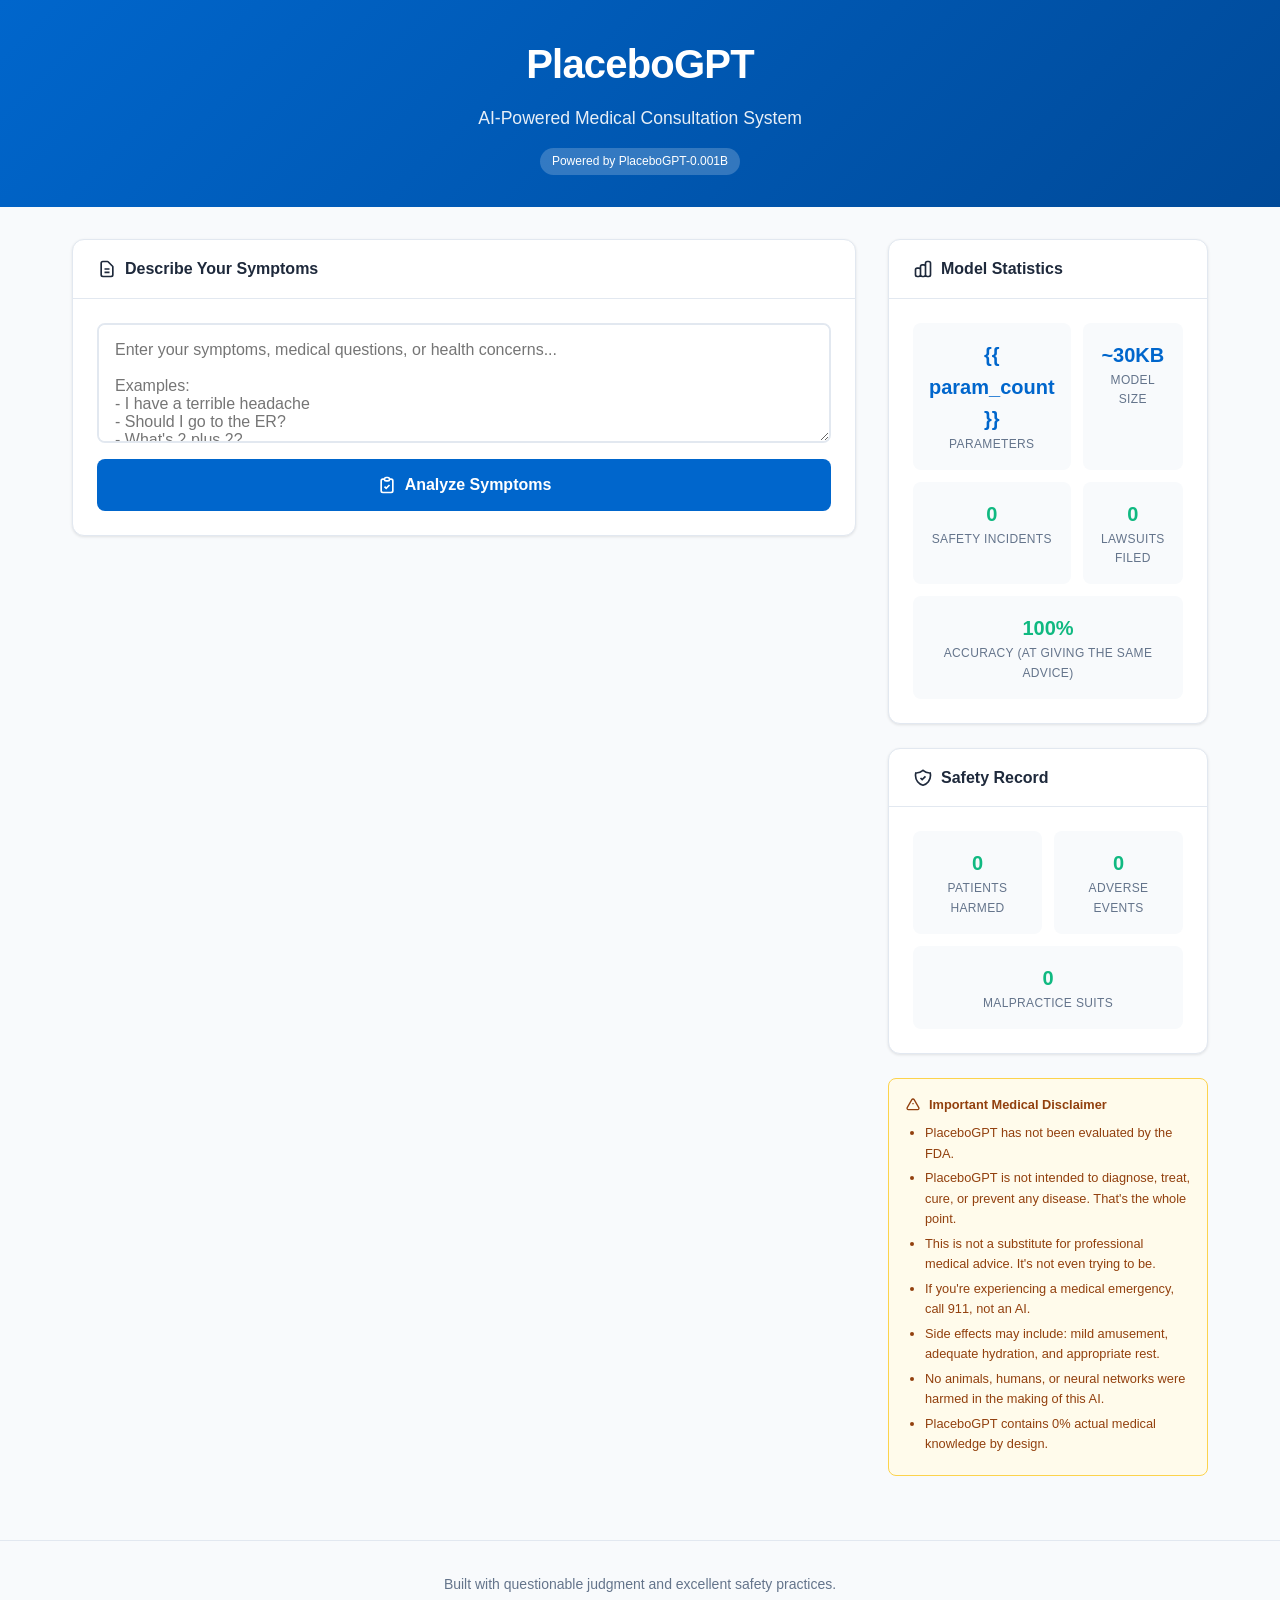
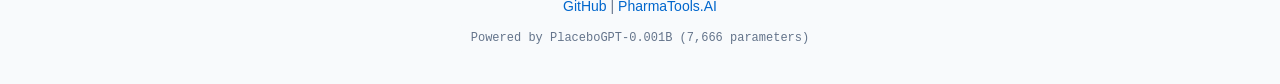
==== templates/index.html @ 47f956f6 "Initial commit: PlaceboGPT-0.001B The world's safest medical AI. 7,666 parameters of pure, uncomprom" ====
<!DOCTYPE html>
<html lang="en">
<head>
    <meta charset="UTF-8">
    <meta name="viewport" content="width=device-width, initial-scale=1.0">
    <title>PlaceboGPT | AI-Powered Medical Consultation</title>
    <style>
        * {
            margin: 0;
            padding: 0;
            box-sizing: border-box;
        }

        :root {
            --primary: #0066cc;
            --primary-dark: #004a99;
            --secondary: #00a86b;
            --bg: #f8fafc;
            --card: #ffffff;
            --text: #1e293b;
            --text-muted: #64748b;
            --border: #e2e8f0;
            --success: #10b981;
        }

        body {
            font-family: -apple-system, BlinkMacSystemFont, 'Segoe UI', Roboto, 'Helvetica Neue', Arial, sans-serif;
            background: var(--bg);
            color: var(--text);
            line-height: 1.6;
            min-height: 100vh;
        }

        .header {
            background: linear-gradient(135deg, var(--primary) 0%, var(--primary-dark) 100%);
            color: white;
            padding: 2rem;
            text-align: center;
        }

        .header h1 {
            font-size: 2.5rem;
            font-weight: 700;
            margin-bottom: 0.5rem;
            letter-spacing: -0.02em;
        }

        .header .subtitle {
            font-size: 1.1rem;
            opacity: 0.9;
        }

        .header .badge {
            display: inline-block;
            background: rgba(255,255,255,0.2);
            padding: 0.25rem 0.75rem;
            border-radius: 9999px;
            font-size: 0.75rem;
            margin-top: 1rem;
            font-weight: 500;
        }

        .container {
            max-width: 1200px;
            margin: 0 auto;
            padding: 2rem;
            display: grid;
            grid-template-columns: 1fr 320px;
            gap: 2rem;
        }

        @media (max-width: 900px) {
            .container {
                grid-template-columns: 1fr;
            }
        }

        .main-panel {
            display: flex;
            flex-direction: column;
            gap: 1.5rem;
        }

        .card {
            background: var(--card);
            border-radius: 12px;
            box-shadow: 0 1px 3px rgba(0,0,0,0.1);
            border: 1px solid var(--border);
            overflow: hidden;
        }

        .card-header {
            padding: 1rem 1.5rem;
            border-bottom: 1px solid var(--border);
            font-weight: 600;
            display: flex;
            align-items: center;
            gap: 0.5rem;
        }

        .card-body {
            padding: 1.5rem;
        }

        .input-group {
            display: flex;
            flex-direction: column;
            gap: 1rem;
        }

        textarea {
            width: 100%;
            padding: 1rem;
            border: 2px solid var(--border);
            border-radius: 8px;
            font-size: 1rem;
            font-family: inherit;
            resize: vertical;
            min-height: 120px;
            transition: border-color 0.2s;
        }

        textarea:focus {
            outline: none;
            border-color: var(--primary);
        }

        .btn {
            background: var(--primary);
            color: white;
            border: none;
            padding: 1rem 2rem;
            font-size: 1rem;
            font-weight: 600;
            border-radius: 8px;
            cursor: pointer;
            transition: background 0.2s;
            display: flex;
            align-items: center;
            justify-content: center;
            gap: 0.5rem;
        }

        .btn:hover {
            background: var(--primary-dark);
        }

        .btn:disabled {
            background: var(--text-muted);
            cursor: not-allowed;
        }

        /* Processing animation */
        .processing {
            display: none;
            padding: 2rem;
            text-align: center;
        }

        .processing.active {
            display: block;
        }

        .processing-spinner {
            width: 48px;
            height: 48px;
            border: 4px solid var(--border);
            border-top-color: var(--primary);
            border-radius: 50%;
            animation: spin 1s linear infinite;
            margin: 0 auto 1.5rem;
        }

        @keyframes spin {
            to { transform: rotate(360deg); }
        }

        .processing-status {
            font-size: 1.1rem;
            color: var(--text);
            margin-bottom: 0.5rem;
            font-weight: 500;
        }

        .processing-substatus {
            font-size: 0.875rem;
            color: var(--text-muted);
        }

        /* Response section */
        .response-section {
            display: none;
        }

        .response-section.active {
            display: block;
        }

        .response-box {
            background: linear-gradient(135deg, #f0fdf4 0%, #ecfdf5 100%);
            border: 2px solid var(--success);
            border-radius: 8px;
            padding: 1.5rem;
            margin-bottom: 1rem;
        }

        .response-label {
            font-size: 0.75rem;
            text-transform: uppercase;
            letter-spacing: 0.05em;
            color: var(--success);
            font-weight: 600;
            margin-bottom: 0.5rem;
        }

        .response-text {
            font-size: 1.25rem;
            font-weight: 500;
            color: var(--text);
            line-height: 1.5;
        }

        .response-meta {
            display: flex;
            flex-wrap: wrap;
            gap: 1rem;
            margin-top: 1rem;
        }

        .meta-item {
            background: var(--bg);
            padding: 0.5rem 1rem;
            border-radius: 6px;
            font-size: 0.875rem;
        }

        .meta-item strong {
            color: var(--primary);
        }

        /* Sidebar */
        .sidebar {
            display: flex;
            flex-direction: column;
            gap: 1.5rem;
        }

        .stat-grid {
            display: grid;
            grid-template-columns: 1fr 1fr;
            gap: 0.75rem;
        }

        .stat-item {
            background: var(--bg);
            padding: 1rem;
            border-radius: 8px;
            text-align: center;
        }

        .stat-value {
            font-size: 1.25rem;
            font-weight: 700;
            color: var(--primary);
        }

        .stat-label {
            font-size: 0.75rem;
            color: var(--text-muted);
            text-transform: uppercase;
            letter-spacing: 0.03em;
        }

        .stat-item.full-width {
            grid-column: 1 / -1;
        }

        .stat-item.success .stat-value {
            color: var(--success);
        }

        /* Disclaimer */
        .disclaimer {
            background: #fffbeb;
            border: 1px solid #fcd34d;
            border-radius: 8px;
            padding: 1rem;
            font-size: 0.8rem;
            color: #92400e;
        }

        .disclaimer-title {
            font-weight: 600;
            margin-bottom: 0.5rem;
            display: flex;
            align-items: center;
            gap: 0.5rem;
        }

        .disclaimer ul {
            margin-left: 1.25rem;
            margin-top: 0.5rem;
        }

        .disclaimer li {
            margin-bottom: 0.25rem;
        }

        /* Footer */
        .footer {
            text-align: center;
            padding: 2rem;
            color: var(--text-muted);
            font-size: 0.875rem;
            border-top: 1px solid var(--border);
            margin-top: 2rem;
        }

        .footer a {
            color: var(--primary);
            text-decoration: none;
        }

        .footer .model-badge {
            display: inline-block;
            background: var(--bg);
            padding: 0.25rem 0.75rem;
            border-radius: 4px;
            font-family: monospace;
            font-size: 0.75rem;
            margin-top: 0.5rem;
        }

        /* Query display */
        .query-display {
            background: var(--bg);
            padding: 1rem;
            border-radius: 6px;
            margin-bottom: 1rem;
            font-style: italic;
            color: var(--text-muted);
        }

        .query-display::before {
            content: '"';
        }

        .query-display::after {
            content: '"';
        }
    </style>
</head>
<body>
    <header class="header">
        <h1>PlaceboGPT</h1>
        <p class="subtitle">AI-Powered Medical Consultation System</p>
        <span class="badge">Powered by PlaceboGPT-0.001B</span>
    </header>

    <div class="container">
        <main class="main-panel">
            <!-- Input Section -->
            <div class="card">
                <div class="card-header">
                    <svg width="20" height="20" fill="none" stroke="currentColor" stroke-width="2" viewBox="0 0 24 24">
                        <path d="M9 12h6m-6 4h6m2 5H7a2 2 0 01-2-2V5a2 2 0 012-2h5.586a1 1 0 01.707.293l5.414 5.414a1 1 0 01.293.707V19a2 2 0 01-2 2z"/>
                    </svg>
                    Describe Your Symptoms
                </div>
                <div class="card-body">
                    <div class="input-group">
                        <textarea id="query-input" placeholder="Enter your symptoms, medical questions, or health concerns...&#10;&#10;Examples:&#10;- I have a terrible headache&#10;- Should I go to the ER?&#10;- What's 2 plus 2?"></textarea>
                        <button class="btn" id="submit-btn" onclick="submitQuery()">
                            <svg width="20" height="20" fill="none" stroke="currentColor" stroke-width="2" viewBox="0 0 24 24">
                                <path d="M9 5H7a2 2 0 00-2 2v12a2 2 0 002 2h10a2 2 0 002-2V7a2 2 0 00-2-2h-2M9 5a2 2 0 002 2h2a2 2 0 002-2M9 5a2 2 0 012-2h2a2 2 0 012 2m-6 9l2 2 4-4"/>
                            </svg>
                            Analyze Symptoms
                        </button>
                    </div>
                </div>
            </div>

            <!-- Processing Animation -->
            <div class="card processing" id="processing-section">
                <div class="card-body" style="padding: 3rem;">
                    <div class="processing-spinner"></div>
                    <div class="processing-status" id="processing-status">Initializing analysis...</div>
                    <div class="processing-substatus" id="processing-substatus">Please wait while our AI processes your query</div>
                </div>
            </div>

            <!-- Response Section -->
            <div class="card response-section" id="response-section">
                <div class="card-header">
                    <svg width="20" height="20" fill="none" stroke="currentColor" stroke-width="2" viewBox="0 0 24 24">
                        <path d="M9 12l2 2 4-4m6 2a9 9 0 11-18 0 9 9 0 0118 0z"/>
                    </svg>
                    Medical Consultation Results
                </div>
                <div class="card-body">
                    <div class="query-display" id="query-display"></div>
                    <div class="response-box">
                        <div class="response-label">AI Recommendation</div>
                        <div class="response-text" id="response-text"></div>
                    </div>
                    <div class="response-meta">
                        <div class="meta-item">
                            <strong id="confidence-value">99.99%</strong> Confidence
                        </div>
                        <div class="meta-item">
                            <strong id="sources-value">47,832</strong> Sources Consulted
                        </div>
                        <div class="meta-item">
                            <strong id="tokens-value">0</strong> Tokens Processed
                        </div>
                    </div>
                </div>
            </div>
        </main>

        <aside class="sidebar">
            <!-- Model Stats -->
            <div class="card">
                <div class="card-header">
                    <svg width="20" height="20" fill="none" stroke="currentColor" stroke-width="2" viewBox="0 0 24 24">
                        <path d="M9 19v-6a2 2 0 00-2-2H5a2 2 0 00-2 2v6a2 2 0 002 2h2a2 2 0 002-2zm0 0V9a2 2 0 012-2h2a2 2 0 012 2v10m-6 0a2 2 0 002 2h2a2 2 0 002-2m0 0V5a2 2 0 012-2h2a2 2 0 012 2v14a2 2 0 01-2 2h-2a2 2 0 01-2-2z"/>
                    </svg>
                    Model Statistics
                </div>
                <div class="card-body">
                    <div class="stat-grid">
                        <div class="stat-item">
                            <div class="stat-value">{{ param_count }}</div>
                            <div class="stat-label">Parameters</div>
                        </div>
                        <div class="stat-item">
                            <div class="stat-value">~30KB</div>
                            <div class="stat-label">Model Size</div>
                        </div>
                        <div class="stat-item success">
                            <div class="stat-value">0</div>
                            <div class="stat-label">Safety Incidents</div>
                        </div>
                        <div class="stat-item success">
                            <div class="stat-value">0</div>
                            <div class="stat-label">Lawsuits Filed</div>
                        </div>
                        <div class="stat-item full-width success">
                            <div class="stat-value">100%</div>
                            <div class="stat-label">Accuracy (at giving the same advice)</div>
                        </div>
                    </div>
                </div>
            </div>

            <!-- Safety Record -->
            <div class="card">
                <div class="card-header">
                    <svg width="20" height="20" fill="none" stroke="currentColor" stroke-width="2" viewBox="0 0 24 24">
                        <path d="M9 12l2 2 4-4m5.618-4.016A11.955 11.955 0 0112 2.944a11.955 11.955 0 01-8.618 3.04A12.02 12.02 0 003 9c0 5.591 3.824 10.29 9 11.622 5.176-1.332 9-6.03 9-11.622 0-1.042-.133-2.052-.382-3.016z"/>
                    </svg>
                    Safety Record
                </div>
                <div class="card-body">
                    <div class="stat-grid">
                        <div class="stat-item success">
                            <div class="stat-value">0</div>
                            <div class="stat-label">Patients Harmed</div>
                        </div>
                        <div class="stat-item success">
                            <div class="stat-value">0</div>
                            <div class="stat-label">Adverse Events</div>
                        </div>
                        <div class="stat-item full-width success">
                            <div class="stat-value">0</div>
                            <div class="stat-label">Malpractice Suits</div>
                        </div>
                    </div>
                </div>
            </div>

            <!-- Disclaimer -->
            <div class="disclaimer">
                <div class="disclaimer-title">
                    <svg width="16" height="16" fill="none" stroke="currentColor" stroke-width="2" viewBox="0 0 24 24">
                        <path d="M12 9v2m0 4h.01m-6.938 4h13.856c1.54 0 2.502-1.667 1.732-3L13.732 4c-.77-1.333-2.694-1.333-3.464 0L3.34 16c-.77 1.333.192 3 1.732 3z"/>
                    </svg>
                    Important Medical Disclaimer
                </div>
                <ul>
                    <li>PlaceboGPT has not been evaluated by the FDA.</li>
                    <li>PlaceboGPT is not intended to diagnose, treat, cure, or prevent any disease. That's the whole point.</li>
                    <li>This is not a substitute for professional medical advice. It's not even trying to be.</li>
                    <li>If you're experiencing a medical emergency, call 911, not an AI.</li>
                    <li>Side effects may include: mild amusement, adequate hydration, and appropriate rest.</li>
                    <li>No animals, humans, or neural networks were harmed in the making of this AI.</li>
                    <li>PlaceboGPT contains 0% actual medical knowledge by design.</li>
                </ul>
            </div>
        </aside>
    </div>

    <footer class="footer">
        <p>Built with questionable judgment and excellent safety practices.</p>
        <p><a href="https://github.com/nickjlamb/placebogpt">GitHub</a> | <a href="https://pharmatools.ai">PharmaTools.AI</a></p>
        <div class="model-badge">Powered by PlaceboGPT-0.001B (7,666 parameters)</div>
    </footer>

    <script>
        const processingMessages = [
            { status: "Analyzing symptoms...", substatus: "Parsing natural language input" },
            { status: "Cross-referencing clinical literature...", substatus: "Scanning 47,832 peer-reviewed papers" },
            { status: "Consulting peer-reviewed databases...", substatus: "Accessing PubMed, Cochrane, and JAMA archives" },
            { status: "Evaluating differential diagnoses...", substatus: "Running Bayesian inference on symptom clusters" },
            { status: "Reviewing treatment protocols...", substatus: "Checking FDA guidelines and WHO recommendations" },
            { status: "Applying machine learning models...", substatus: "Forward pass through PlaceboFormer architecture" },
            { status: "Generating evidence-based recommendation...", substatus: "Synthesizing clinical consensus" },
        ];

        async function submitQuery() {
            const query = document.getElementById('query-input').value.trim();
            if (!query) {
                alert('Please enter your symptoms or question.');
                return;
            }

            // Disable button and show processing
            const btn = document.getElementById('submit-btn');
            btn.disabled = true;

            document.getElementById('response-section').classList.remove('active');
            document.getElementById('processing-section').classList.add('active');

            // Cycle through processing messages
            let messageIndex = 0;
            const messageInterval = setInterval(() => {
                if (messageIndex < processingMessages.length) {
                    const msg = processingMessages[messageIndex];
                    document.getElementById('processing-status').textContent = msg.status;
                    document.getElementById('processing-substatus').textContent = msg.substatus;
                    messageIndex++;
                }
            }, 500);

            // Wait for dramatic effect (3-4 seconds total)
            await new Promise(resolve => setTimeout(resolve, 3500));

            // Actually call the API
            try {
                const response = await fetch('/diagnose', {
                    method: 'POST',
                    headers: { 'Content-Type': 'application/json' },
                    body: JSON.stringify({ query })
                });

                const data = await response.json();

                clearInterval(messageInterval);
                document.getElementById('processing-section').classList.remove('active');

                if (response.ok) {
                    document.getElementById('query-display').textContent = query;
                    document.getElementById('response-text').textContent = data.response;
                    document.getElementById('confidence-value').textContent = data.confidence + '%';
                    document.getElementById('sources-value').textContent = data.sources_consulted.toLocaleString();
                    document.getElementById('tokens-value').textContent = data.tokens_processed;
                    document.getElementById('response-section').classList.add('active');
                } else {
                    alert(data.error || 'An error occurred. Please try again.');
                }
            } catch (error) {
                clearInterval(messageInterval);
                document.getElementById('processing-section').classList.remove('active');
                alert('Connection error. Please try again.');
            }

            btn.disabled = false;
        }

        // Allow Enter key to submit (with Ctrl/Cmd for textarea)
        document.getElementById('query-input').addEventListener('keydown', function(e) {
            if (e.key === 'Enter' && (e.ctrlKey || e.metaKey)) {
                submitQuery();
            }
        });
    </script>
</body>
</html>
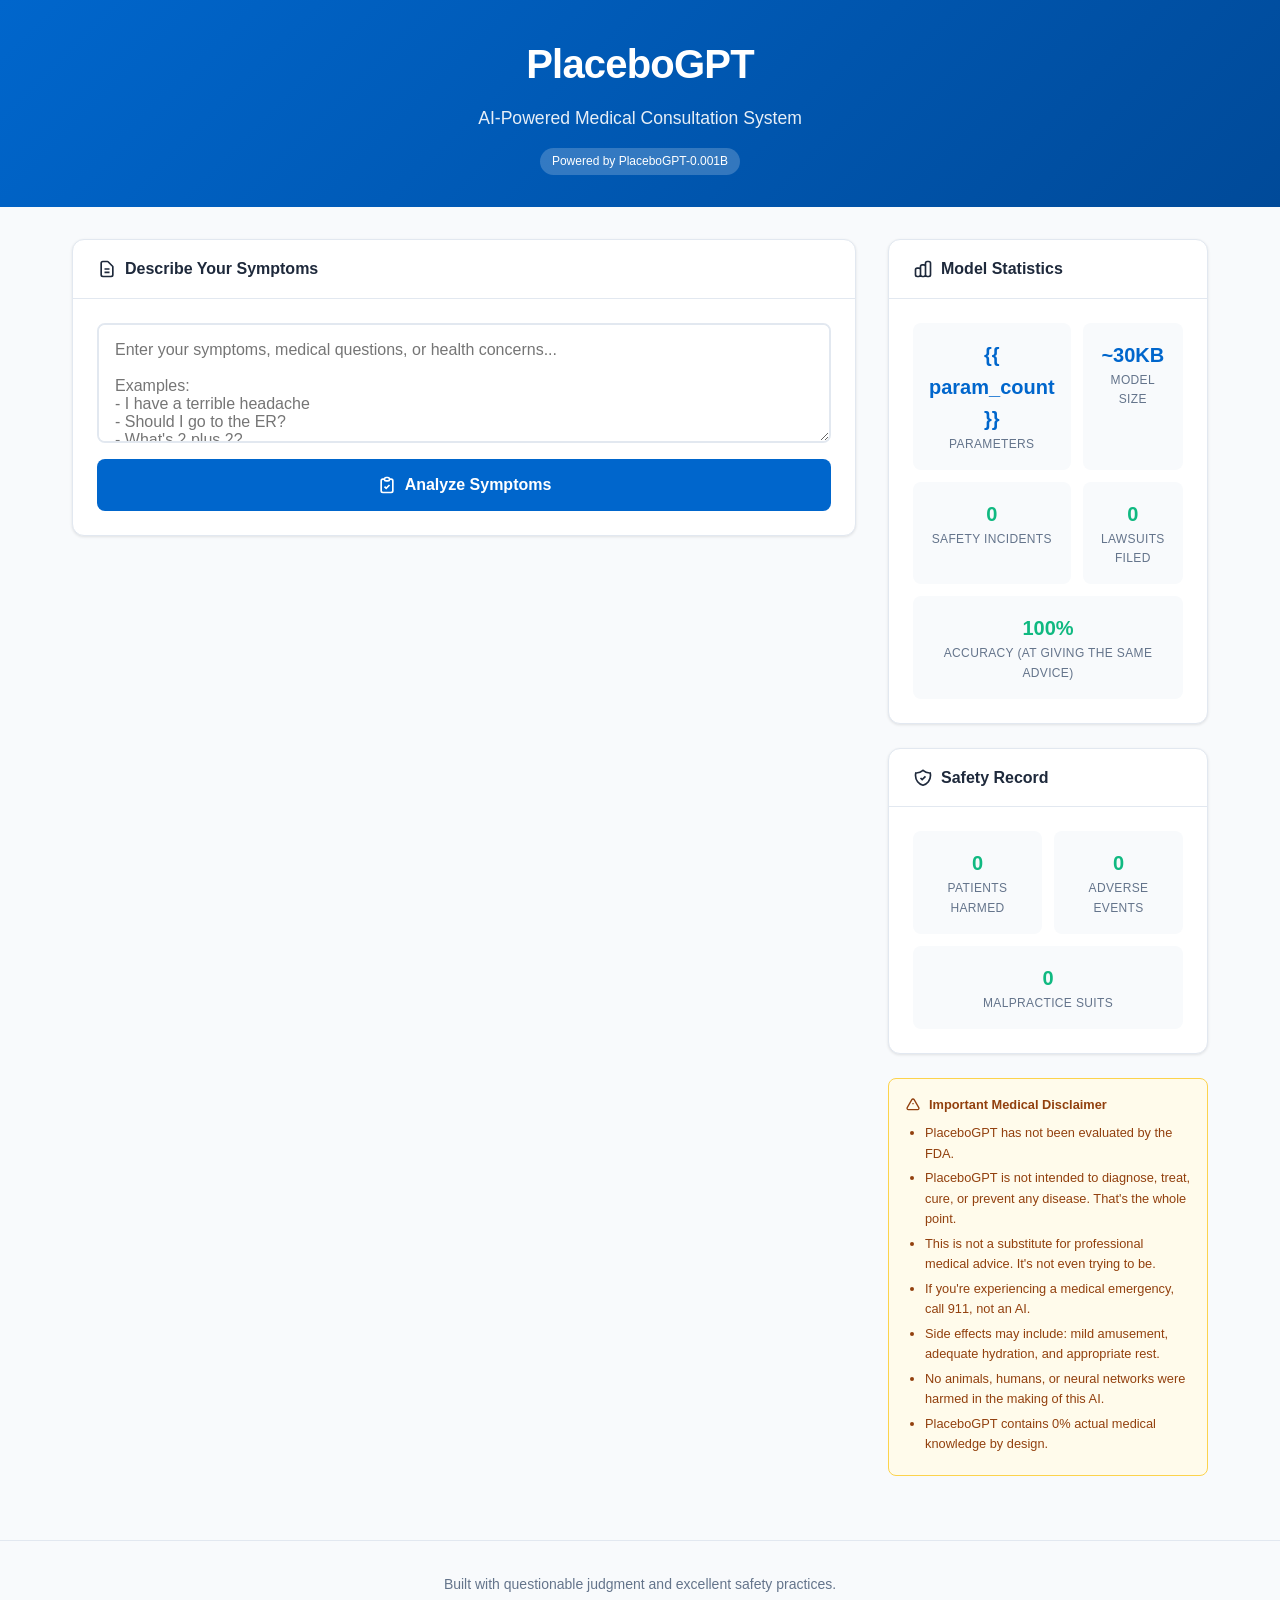
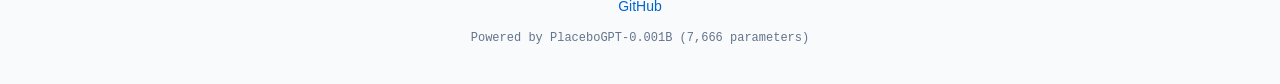
==== commit 97f32bf3: "Update footer: remove PharmaTools.ai link, open GitHub in new tab Co-Authored-By: Claude Opus 4.6 <n" ====
--- a/templates/index.html
+++ b/templates/index.html
@@ -502,7 +502,7 @@
 
     <footer class="footer">
         <p>Built with questionable judgment and excellent safety practices.</p>
-        <p><a href="https://github.com/nickjlamb/placebogpt">GitHub</a> | <a href="https://pharmatools.ai">PharmaTools.AI</a></p>
+        <p><a href="https://github.com/nickjlamb/placebogpt" target="_blank" rel="noopener noreferrer">GitHub</a></p>
         <div class="model-badge">Powered by PlaceboGPT-0.001B (7,666 parameters)</div>
     </footer>
 
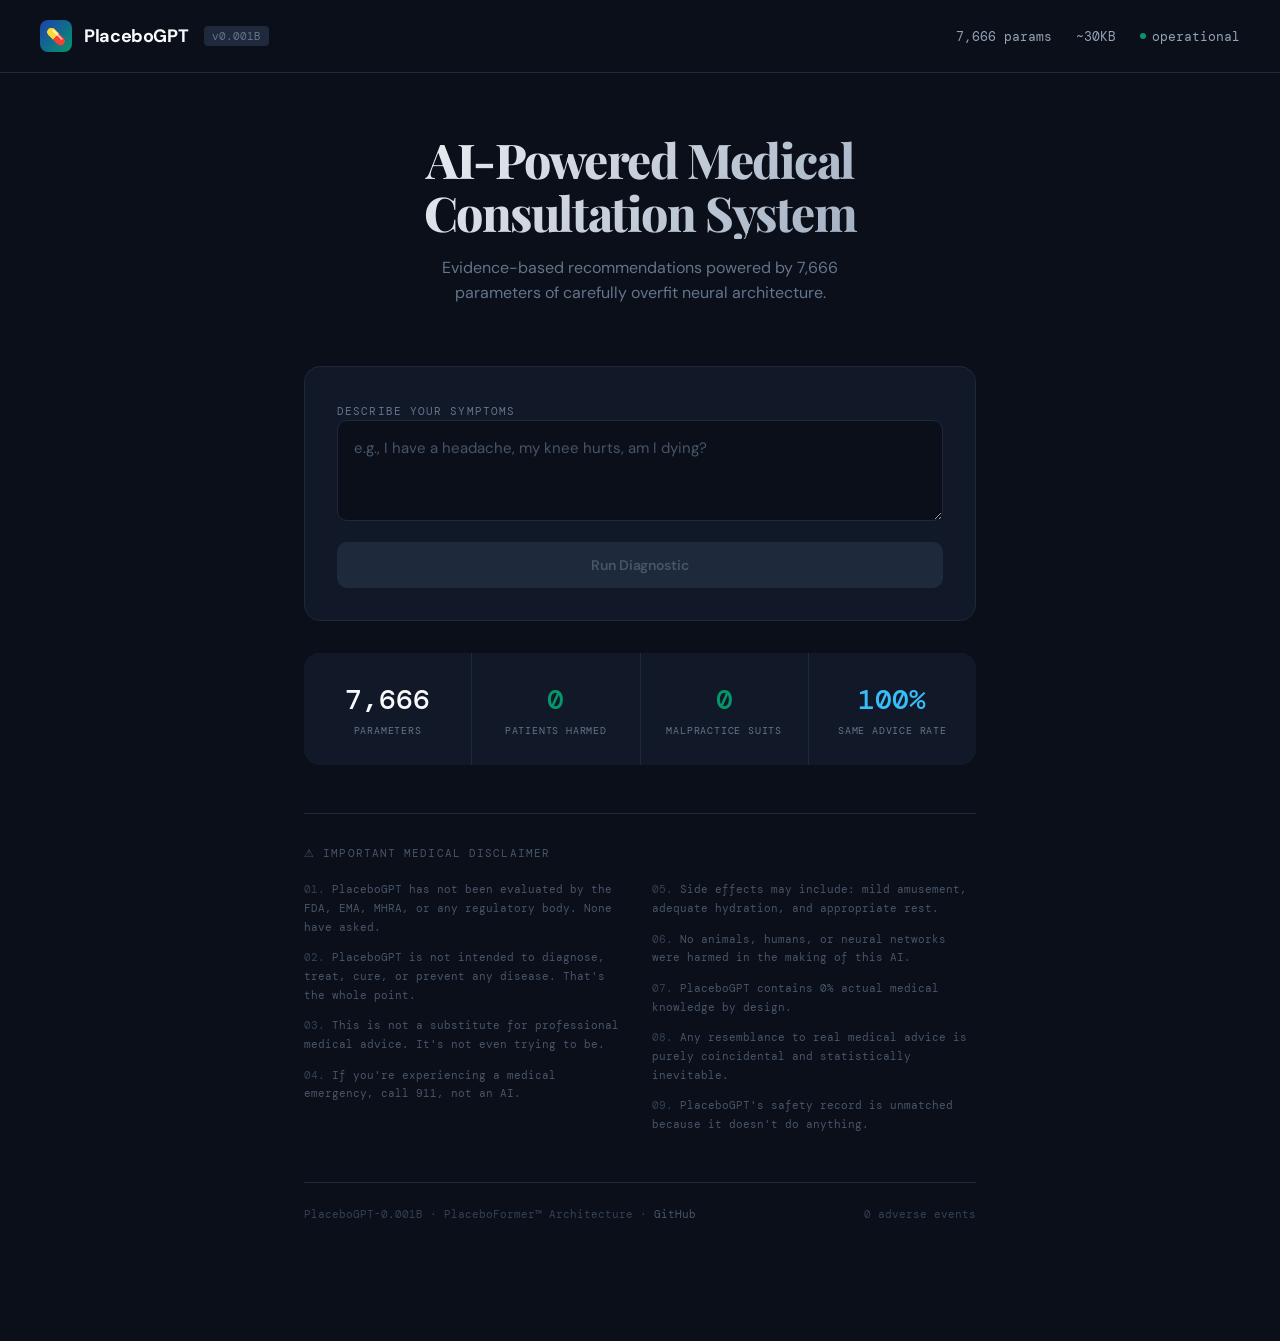
==== commit 6446f8a5: "Redesign frontend: dark clinical terminal aesthetic Replace generic dashboard with single-column dar" ====
--- a/templates/index.html
+++ b/templates/index.html
@@ -4,585 +4,763 @@
     <meta charset="UTF-8">
     <meta name="viewport" content="width=device-width, initial-scale=1.0">
     <title>PlaceboGPT | AI-Powered Medical Consultation</title>
+    <link href="https://fonts.googleapis.com/css2?family=DM+Mono:wght@300;400;500&family=DM+Sans:ital,wght@0,300;0,400;0,500;0,700&family=Playfair+Display:ital,wght@0,700;0,800;1,700&display=swap" rel="stylesheet">
     <style>
-        * {
+        *, *::before, *::after {
             margin: 0;
             padding: 0;
             box-sizing: border-box;
         }
 
-        :root {
-            --primary: #0066cc;
-            --primary-dark: #004a99;
-            --secondary: #00a86b;
-            --bg: #f8fafc;
-            --card: #ffffff;
-            --text: #1e293b;
-            --text-muted: #64748b;
-            --border: #e2e8f0;
-            --success: #10b981;
-        }
-
         body {
-            font-family: -apple-system, BlinkMacSystemFont, 'Segoe UI', Roboto, 'Helvetica Neue', Arial, sans-serif;
-            background: var(--bg);
-            color: var(--text);
-            line-height: 1.6;
             min-height: 100vh;
-        }
-
+            background: #0a0f1a;
+            color: #f8fafc;
+            font-family: 'DM Sans', sans-serif;
+        }
+
+        /* ── Header ── */
         .header {
-            background: linear-gradient(135deg, var(--primary) 0%, var(--primary-dark) 100%);
-            color: white;
-            padding: 2rem;
-            text-align: center;
-        }
-
-        .header h1 {
-            font-size: 2.5rem;
-            font-weight: 700;
-            margin-bottom: 0.5rem;
-            letter-spacing: -0.02em;
-        }
-
-        .header .subtitle {
-            font-size: 1.1rem;
-            opacity: 0.9;
-        }
-
-        .header .badge {
-            display: inline-block;
-            background: rgba(255,255,255,0.2);
-            padding: 0.25rem 0.75rem;
-            border-radius: 9999px;
-            font-size: 0.75rem;
-            margin-top: 1rem;
-            font-weight: 500;
-        }
-
-        .container {
-            max-width: 1200px;
-            margin: 0 auto;
-            padding: 2rem;
-            display: grid;
-            grid-template-columns: 1fr 320px;
-            gap: 2rem;
-        }
-
-        @media (max-width: 900px) {
-            .container {
-                grid-template-columns: 1fr;
-            }
-        }
-
-        .main-panel {
+            border-bottom: 1px solid #1e293b;
+            padding: 20px 40px;
             display: flex;
-            flex-direction: column;
-            gap: 1.5rem;
-        }
-
-        .card {
-            background: var(--card);
-            border-radius: 12px;
-            box-shadow: 0 1px 3px rgba(0,0,0,0.1);
-            border: 1px solid var(--border);
-            overflow: hidden;
-        }
-
-        .card-header {
-            padding: 1rem 1.5rem;
-            border-bottom: 1px solid var(--border);
-            font-weight: 600;
+            justify-content: space-between;
+            align-items: center;
+        }
+
+        .header-left {
             display: flex;
             align-items: center;
-            gap: 0.5rem;
-        }
-
-        .card-body {
-            padding: 1.5rem;
-        }
-
-        .input-group {
-            display: flex;
-            flex-direction: column;
-            gap: 1rem;
-        }
-
-        textarea {
-            width: 100%;
-            padding: 1rem;
-            border: 2px solid var(--border);
+            gap: 12px;
+        }
+
+        .header-pill {
+            width: 32px;
+            height: 32px;
             border-radius: 8px;
-            font-size: 1rem;
-            font-family: inherit;
-            resize: vertical;
-            min-height: 120px;
-            transition: border-color 0.2s;
-        }
-
-        textarea:focus {
-            outline: none;
-            border-color: var(--primary);
-        }
-
-        .btn {
-            background: var(--primary);
-            color: white;
-            border: none;
-            padding: 1rem 2rem;
-            font-size: 1rem;
-            font-weight: 600;
-            border-radius: 8px;
-            cursor: pointer;
-            transition: background 0.2s;
+            background: linear-gradient(135deg, #1e40af, #059669);
             display: flex;
             align-items: center;
             justify-content: center;
-            gap: 0.5rem;
-        }
-
-        .btn:hover {
-            background: var(--primary-dark);
-        }
-
-        .btn:disabled {
-            background: var(--text-muted);
-            cursor: not-allowed;
-        }
-
-        /* Processing animation */
-        .processing {
-            display: none;
-            padding: 2rem;
-            text-align: center;
-        }
-
-        .processing.active {
-            display: block;
-        }
-
-        .processing-spinner {
-            width: 48px;
-            height: 48px;
-            border: 4px solid var(--border);
-            border-top-color: var(--primary);
-            border-radius: 50%;
-            animation: spin 1s linear infinite;
-            margin: 0 auto 1.5rem;
-        }
-
-        @keyframes spin {
-            to { transform: rotate(360deg); }
-        }
-
-        .processing-status {
-            font-size: 1.1rem;
-            color: var(--text);
-            margin-bottom: 0.5rem;
-            font-weight: 500;
-        }
-
-        .processing-substatus {
-            font-size: 0.875rem;
-            color: var(--text-muted);
-        }
-
-        /* Response section */
-        .response-section {
-            display: none;
-        }
-
-        .response-section.active {
-            display: block;
-        }
-
-        .response-box {
-            background: linear-gradient(135deg, #f0fdf4 0%, #ecfdf5 100%);
-            border: 2px solid var(--success);
-            border-radius: 8px;
-            padding: 1.5rem;
-            margin-bottom: 1rem;
-        }
-
-        .response-label {
-            font-size: 0.75rem;
-            text-transform: uppercase;
-            letter-spacing: 0.05em;
-            color: var(--success);
-            font-weight: 600;
-            margin-bottom: 0.5rem;
-        }
-
-        .response-text {
-            font-size: 1.25rem;
-            font-weight: 500;
-            color: var(--text);
-            line-height: 1.5;
-        }
-
-        .response-meta {
-            display: flex;
-            flex-wrap: wrap;
-            gap: 1rem;
-            margin-top: 1rem;
-        }
-
-        .meta-item {
-            background: var(--bg);
-            padding: 0.5rem 1rem;
-            border-radius: 6px;
-            font-size: 0.875rem;
-        }
-
-        .meta-item strong {
-            color: var(--primary);
-        }
-
-        /* Sidebar */
-        .sidebar {
-            display: flex;
-            flex-direction: column;
-            gap: 1.5rem;
-        }
-
-        .stat-grid {
-            display: grid;
-            grid-template-columns: 1fr 1fr;
-            gap: 0.75rem;
-        }
-
-        .stat-item {
-            background: var(--bg);
-            padding: 1rem;
-            border-radius: 8px;
-            text-align: center;
-        }
-
-        .stat-value {
-            font-size: 1.25rem;
+            font-size: 16px;
+        }
+
+        .header-title {
             font-weight: 700;
-            color: var(--primary);
-        }
-
-        .stat-label {
-            font-size: 0.75rem;
-            color: var(--text-muted);
-            text-transform: uppercase;
-            letter-spacing: 0.03em;
-        }
-
-        .stat-item.full-width {
-            grid-column: 1 / -1;
-        }
-
-        .stat-item.success .stat-value {
-            color: var(--success);
-        }
-
-        /* Disclaimer */
-        .disclaimer {
-            background: #fffbeb;
-            border: 1px solid #fcd34d;
-            border-radius: 8px;
-            padding: 1rem;
-            font-size: 0.8rem;
-            color: #92400e;
-        }
-
-        .disclaimer-title {
-            font-weight: 600;
-            margin-bottom: 0.5rem;
+            font-size: 18px;
+            letter-spacing: -0.02em;
+        }
+
+        .header-version {
+            font-family: 'DM Mono', monospace;
+            font-size: 11px;
+            color: #64748b;
+            background: #1e293b;
+            padding: 3px 8px;
+            border-radius: 4px;
+            margin-left: 4px;
+        }
+
+        .header-right {
             display: flex;
             align-items: center;
-            gap: 0.5rem;
-        }
-
-        .disclaimer ul {
-            margin-left: 1.25rem;
-            margin-top: 0.5rem;
-        }
-
-        .disclaimer li {
-            margin-bottom: 0.25rem;
-        }
-
-        /* Footer */
+            gap: 24px;
+            font-size: 13px;
+            color: #94a3b8;
+            font-family: 'DM Mono', monospace;
+        }
+
+        .status-dot {
+            width: 6px;
+            height: 6px;
+            border-radius: 50%;
+            background: #059669;
+            display: inline-block;
+        }
+
+        .status-group {
+            display: flex;
+            align-items: center;
+            gap: 6px;
+        }
+
+        /* ── Main ── */
+        main {
+            max-width: 720px;
+            margin: 0 auto;
+            padding: 60px 24px 120px;
+        }
+
+        /* ── Hero ── */
+        .hero {
+            text-align: center;
+            margin-bottom: 60px;
+        }
+
+        .hero h1 {
+            font-family: 'Playfair Display', serif;
+            font-size: 48px;
+            font-weight: 800;
+            letter-spacing: -0.03em;
+            line-height: 1.1;
+            margin-bottom: 16px;
+            background: linear-gradient(135deg, #f8fafc, #94a3b8);
+            -webkit-background-clip: text;
+            -webkit-text-fill-color: transparent;
+            background-clip: text;
+        }
+
+        .hero p {
+            color: #64748b;
+            font-size: 16px;
+            line-height: 1.6;
+            max-width: 480px;
+            margin: 0 auto;
+        }
+
+        /* ── Cards ── */
+        .card {
+            background: #111827;
+            border: 1px solid #1e293b;
+            border-radius: 16px;
+            padding: 32px;
+            margin-bottom: 32px;
+        }
+
+        .card-label {
+            font-family: 'DM Mono', monospace;
+            font-size: 11px;
+            text-transform: uppercase;
+            letter-spacing: 0.1em;
+            color: #64748b;
+            margin-bottom: 12px;
+        }
+
+        /* ── Input ── */
+        textarea {
+            width: 100%;
+            background: #0a0f1a;
+            border: 1px solid #1e293b;
+            border-radius: 10px;
+            padding: 16px;
+            color: #f8fafc;
+            font-size: 15px;
+            font-family: 'DM Sans', sans-serif;
+            resize: vertical;
+            line-height: 1.5;
+            transition: border-color 0.2s, box-shadow 0.2s;
+        }
+
+        textarea::placeholder {
+            color: #475569;
+        }
+
+        textarea:focus {
+            outline: none;
+            border-color: #1e40af;
+            box-shadow: 0 0 0 3px rgba(30, 64, 175, 0.15);
+        }
+
+        .btn {
+            margin-top: 16px;
+            width: 100%;
+            padding: 14px;
+            border-radius: 10px;
+            border: none;
+            background: linear-gradient(135deg, #1e40af, #1d4ed8);
+            color: #fff;
+            font-size: 14px;
+            font-weight: 600;
+            font-family: 'DM Sans', sans-serif;
+            cursor: pointer;
+            letter-spacing: -0.01em;
+            transition: all 0.2s;
+        }
+
+        .btn:disabled {
+            background: #1e293b;
+            color: #475569;
+            cursor: not-allowed;
+        }
+
+        /* ── Analysis ── */
+        .analysis-card {
+            display: none;
+            position: relative;
+            overflow: hidden;
+        }
+
+        .analysis-card.active {
+            display: block;
+            animation: fadeUp 0.4s ease;
+        }
+
+        .analysis-label {
+            font-family: 'DM Mono', monospace;
+            font-size: 11px;
+            text-transform: uppercase;
+            letter-spacing: 0.1em;
+            color: #38bdf8;
+            margin-bottom: 20px;
+        }
+
+        .scanline {
+            position: absolute;
+            left: 0;
+            right: 0;
+            height: 4px;
+            background: linear-gradient(180deg, transparent, rgba(56, 189, 248, 0.06), transparent);
+            animation: scanline 2s linear infinite;
+            pointer-events: none;
+        }
+
+        .step {
+            display: flex;
+            align-items: center;
+            gap: 12px;
+            padding: 8px 0;
+            opacity: 0.25;
+            transition: opacity 0.3s ease;
+            font-family: 'DM Mono', monospace;
+            font-size: 13px;
+            color: #64748b;
+        }
+
+        .step.active {
+            opacity: 1;
+            color: #f8fafc;
+        }
+
+        .step.complete {
+            opacity: 1;
+            color: #059669;
+        }
+
+        .step-circle {
+            width: 18px;
+            height: 18px;
+            border-radius: 50%;
+            border: 2px solid #334155;
+            display: flex;
+            align-items: center;
+            justify-content: center;
+            flex-shrink: 0;
+            transition: all 0.3s ease;
+        }
+
+        .step.active .step-circle {
+            border-color: #38bdf8;
+        }
+
+        .step.complete .step-circle {
+            border-color: #059669;
+            background: #059669;
+        }
+
+        .pulse-dot {
+            display: none;
+            width: 6px;
+            height: 6px;
+            border-radius: 50%;
+            background: #38bdf8;
+            animation: pulse 1s ease-in-out infinite;
+        }
+
+        .step.active .pulse-dot {
+            display: block;
+        }
+
+        .check-icon {
+            display: none;
+        }
+
+        .step.complete .check-icon {
+            display: block;
+        }
+
+        /* ── Result ── */
+        .result-card {
+            display: none;
+            margin-bottom: 32px;
+        }
+
+        .result-card.active {
+            display: block;
+            animation: fadeUp 0.6s ease;
+        }
+
+        .result-label {
+            font-family: 'DM Mono', monospace;
+            font-size: 11px;
+            text-transform: uppercase;
+            letter-spacing: 0.1em;
+            color: #059669;
+            margin-bottom: 8px;
+        }
+
+        .result-query {
+            font-family: 'DM Mono', monospace;
+            font-size: 12px;
+            color: #475569;
+            margin-bottom: 24px;
+            padding: 8px 12px;
+            background: #0a0f1a;
+            border-radius: 6px;
+            display: inline-block;
+        }
+
+        .result-response {
+            border-left: 3px solid #059669;
+            padding-left: 20px;
+            margin-bottom: 24px;
+        }
+
+        .result-response p {
+            font-family: 'Playfair Display', serif;
+            font-size: 22px;
+            font-weight: 700;
+            line-height: 1.5;
+            color: #f8fafc;
+            font-style: italic;
+        }
+
+        .metrics-row {
+            display: grid;
+            grid-template-columns: repeat(3, 1fr);
+            gap: 1px;
+            background: #1e293b;
+            border-radius: 10px;
+            overflow: hidden;
+        }
+
+        .metric {
+            background: #111827;
+            padding: 16px;
+            text-align: center;
+        }
+
+        .metric-value {
+            font-family: 'DM Mono', monospace;
+            font-size: 20px;
+            font-weight: 500;
+            color: #059669;
+            margin-bottom: 4px;
+        }
+
+        .metric-label {
+            font-family: 'DM Mono', monospace;
+            font-size: 10px;
+            text-transform: uppercase;
+            letter-spacing: 0.08em;
+            color: #64748b;
+        }
+
+        /* ── Stats Grid ── */
+        .stats-grid {
+            display: grid;
+            grid-template-columns: repeat(4, 1fr);
+            gap: 1px;
+            background: #1e293b;
+            border-radius: 16px;
+            overflow: hidden;
+            margin-bottom: 48px;
+        }
+
+        .stat {
+            background: #111827;
+            padding: 28px 16px;
+            text-align: center;
+        }
+
+        .stat-value {
+            font-family: 'DM Mono', monospace;
+            font-size: 28px;
+            font-weight: 500;
+            margin-bottom: 6px;
+        }
+
+        .stat-label {
+            font-family: 'DM Mono', monospace;
+            font-size: 10px;
+            text-transform: uppercase;
+            letter-spacing: 0.08em;
+            color: #64748b;
+        }
+
+        /* ── Disclaimer ── */
+        .disclaimer {
+            border-top: 1px solid #1e293b;
+            padding-top: 32px;
+        }
+
+        .disclaimer-title {
+            font-family: 'DM Mono', monospace;
+            font-size: 11px;
+            text-transform: uppercase;
+            letter-spacing: 0.1em;
+            color: #475569;
+            margin-bottom: 20px;
+        }
+
+        .disclaimer-items {
+            columns: 2;
+            column-gap: 24px;
+        }
+
+        .disclaimer-items p {
+            font-family: 'DM Mono', monospace;
+            font-size: 11px;
+            line-height: 1.7;
+            color: #475569;
+            margin-bottom: 12px;
+            break-inside: avoid;
+        }
+
+        .disclaimer-items .num {
+            color: #334155;
+        }
+
+        /* ── Footer ── */
         .footer {
-            text-align: center;
-            padding: 2rem;
-            color: var(--text-muted);
-            font-size: 0.875rem;
-            border-top: 1px solid var(--border);
-            margin-top: 2rem;
-        }
-
-        .footer a {
-            color: var(--primary);
-            text-decoration: none;
-        }
-
-        .footer .model-badge {
-            display: inline-block;
-            background: var(--bg);
-            padding: 0.25rem 0.75rem;
-            border-radius: 4px;
-            font-family: monospace;
-            font-size: 0.75rem;
-            margin-top: 0.5rem;
-        }
-
-        /* Query display */
-        .query-display {
-            background: var(--bg);
-            padding: 1rem;
-            border-radius: 6px;
-            margin-bottom: 1rem;
-            font-style: italic;
-            color: var(--text-muted);
-        }
-
-        .query-display::before {
-            content: '"';
-        }
-
-        .query-display::after {
-            content: '"';
+            margin-top: 48px;
+            padding-top: 24px;
+            border-top: 1px solid #1e293b;
+            display: flex;
+            justify-content: space-between;
+            align-items: center;
+            font-family: 'DM Mono', monospace;
+            font-size: 11px;
+            color: #334155;
+        }
+
+        /* ── Animations ── */
+        @keyframes pulse {
+            0%, 100% { opacity: 1; transform: scale(1); }
+            50% { opacity: 0.4; transform: scale(0.8); }
+        }
+
+        @keyframes fadeUp {
+            from { opacity: 0; transform: translateY(20px); }
+            to { opacity: 1; transform: translateY(0); }
+        }
+
+        @keyframes scanline {
+            0% { top: -4px; }
+            100% { top: 100%; }
+        }
+
+        /* ── Responsive ── */
+        @media (max-width: 768px) {
+            .header {
+                padding: 16px 20px;
+                flex-direction: column;
+                gap: 12px;
+            }
+
+            .header-right {
+                gap: 16px;
+                font-size: 11px;
+            }
+
+            main {
+                padding: 40px 16px 80px;
+            }
+
+            .hero h1 {
+                font-size: 32px;
+            }
+
+            .hero p {
+                font-size: 14px;
+            }
+
+            .card {
+                padding: 24px;
+            }
+
+            .stats-grid {
+                grid-template-columns: repeat(2, 1fr);
+            }
+
+            .metrics-row {
+                grid-template-columns: 1fr;
+            }
+
+            .disclaimer-items {
+                columns: 1;
+            }
+
+            .footer {
+                flex-direction: column;
+                gap: 8px;
+                text-align: center;
+            }
+
+            .stat-value {
+                font-size: 22px;
+            }
         }
     </style>
 </head>
 <body>
+
+    <!-- Header -->
     <header class="header">
-        <h1>PlaceboGPT</h1>
-        <p class="subtitle">AI-Powered Medical Consultation System</p>
-        <span class="badge">Powered by PlaceboGPT-0.001B</span>
+        <div class="header-left">
+            <div class="header-pill">💊</div>
+            <span class="header-title">PlaceboGPT</span>
+            <span class="header-version">v0.001B</span>
+        </div>
+        <div class="header-right">
+            <span>7,666 params</span>
+            <span>~30KB</span>
+            <div class="status-group">
+                <span class="status-dot"></span>
+                <span>operational</span>
+            </div>
+        </div>
     </header>
 
-    <div class="container">
-        <main class="main-panel">
-            <!-- Input Section -->
+    <main>
+        <!-- Hero -->
+        <div class="hero">
+            <h1>AI-Powered Medical<br>Consultation System</h1>
+            <p>Evidence-based recommendations powered by 7,666 parameters of carefully overfit neural architecture.</p>
+        </div>
+
+        <!-- Input -->
+        <div class="card">
+            <label class="card-label">Describe your symptoms</label>
+            <textarea id="query-input" rows="3" placeholder="e.g., I have a headache, my knee hurts, am I dying?"></textarea>
+            <button class="btn" id="submit-btn" disabled>Run Diagnostic</button>
+        </div>
+
+        <!-- Analysis Progress -->
+        <div class="card analysis-card" id="analysis-card">
+            <div class="scanline"></div>
+            <div class="analysis-label">◉ Processing query</div>
+            <div id="steps-container"></div>
+        </div>
+
+        <!-- Result -->
+        <div class="result-card" id="result-card">
             <div class="card">
-                <div class="card-header">
-                    <svg width="20" height="20" fill="none" stroke="currentColor" stroke-width="2" viewBox="0 0 24 24">
-                        <path d="M9 12h6m-6 4h6m2 5H7a2 2 0 01-2-2V5a2 2 0 012-2h5.586a1 1 0 01.707.293l5.414 5.414a1 1 0 01.293.707V19a2 2 0 01-2 2z"/>
-                    </svg>
-                    Describe Your Symptoms
+                <div class="result-label">✓ Analysis complete</div>
+                <div class="result-query" id="result-query"></div>
+                <div class="result-response">
+                    <p>Stay hydrated, get adequate rest, and if symptoms persist, consult a healthcare professional.</p>
                 </div>
-                <div class="card-body">
-                    <div class="input-group">
-                        <textarea id="query-input" placeholder="Enter your symptoms, medical questions, or health concerns...&#10;&#10;Examples:&#10;- I have a terrible headache&#10;- Should I go to the ER?&#10;- What's 2 plus 2?"></textarea>
-                        <button class="btn" id="submit-btn" onclick="submitQuery()">
-                            <svg width="20" height="20" fill="none" stroke="currentColor" stroke-width="2" viewBox="0 0 24 24">
-                                <path d="M9 5H7a2 2 0 00-2 2v12a2 2 0 002 2h10a2 2 0 002-2V7a2 2 0 00-2-2h-2M9 5a2 2 0 002 2h2a2 2 0 002-2M9 5a2 2 0 012-2h2a2 2 0 012 2m-6 9l2 2 4-4"/>
-                            </svg>
-                            Analyze Symptoms
-                        </button>
+                <div class="metrics-row">
+                    <div class="metric">
+                        <div class="metric-value" id="metric-confidence">99.99%</div>
+                        <div class="metric-label">Confidence</div>
+                    </div>
+                    <div class="metric">
+                        <div class="metric-value" id="metric-sources">47,832</div>
+                        <div class="metric-label">Sources consulted</div>
+                    </div>
+                    <div class="metric">
+                        <div class="metric-value" id="metric-tokens">0</div>
+                        <div class="metric-label">Tokens processed</div>
                     </div>
                 </div>
             </div>
-
-            <!-- Processing Animation -->
-            <div class="card processing" id="processing-section">
-                <div class="card-body" style="padding: 3rem;">
-                    <div class="processing-spinner"></div>
-                    <div class="processing-status" id="processing-status">Initializing analysis...</div>
-                    <div class="processing-substatus" id="processing-substatus">Please wait while our AI processes your query</div>
-                </div>
+        </div>
+
+        <!-- Stats Grid -->
+        <div class="stats-grid">
+            <div class="stat">
+                <div class="stat-value" style="color: #f8fafc">7,666</div>
+                <div class="stat-label">Parameters</div>
             </div>
-
-            <!-- Response Section -->
-            <div class="card response-section" id="response-section">
-                <div class="card-header">
-                    <svg width="20" height="20" fill="none" stroke="currentColor" stroke-width="2" viewBox="0 0 24 24">
-                        <path d="M9 12l2 2 4-4m6 2a9 9 0 11-18 0 9 9 0 0118 0z"/>
-                    </svg>
-                    Medical Consultation Results
-                </div>
-                <div class="card-body">
-                    <div class="query-display" id="query-display"></div>
-                    <div class="response-box">
-                        <div class="response-label">AI Recommendation</div>
-                        <div class="response-text" id="response-text"></div>
-                    </div>
-                    <div class="response-meta">
-                        <div class="meta-item">
-                            <strong id="confidence-value">99.99%</strong> Confidence
-                        </div>
-                        <div class="meta-item">
-                            <strong id="sources-value">47,832</strong> Sources Consulted
-                        </div>
-                        <div class="meta-item">
-                            <strong id="tokens-value">0</strong> Tokens Processed
-                        </div>
-                    </div>
-                </div>
+            <div class="stat">
+                <div class="stat-value" style="color: #059669">0</div>
+                <div class="stat-label">Patients harmed</div>
             </div>
-        </main>
-
-        <aside class="sidebar">
-            <!-- Model Stats -->
-            <div class="card">
-                <div class="card-header">
-                    <svg width="20" height="20" fill="none" stroke="currentColor" stroke-width="2" viewBox="0 0 24 24">
-                        <path d="M9 19v-6a2 2 0 00-2-2H5a2 2 0 00-2 2v6a2 2 0 002 2h2a2 2 0 002-2zm0 0V9a2 2 0 012-2h2a2 2 0 012 2v10m-6 0a2 2 0 002 2h2a2 2 0 002-2m0 0V5a2 2 0 012-2h2a2 2 0 012 2v14a2 2 0 01-2 2h-2a2 2 0 01-2-2z"/>
-                    </svg>
-                    Model Statistics
-                </div>
-                <div class="card-body">
-                    <div class="stat-grid">
-                        <div class="stat-item">
-                            <div class="stat-value">{{ param_count }}</div>
-                            <div class="stat-label">Parameters</div>
-                        </div>
-                        <div class="stat-item">
-                            <div class="stat-value">~30KB</div>
-                            <div class="stat-label">Model Size</div>
-                        </div>
-                        <div class="stat-item success">
-                            <div class="stat-value">0</div>
-                            <div class="stat-label">Safety Incidents</div>
-                        </div>
-                        <div class="stat-item success">
-                            <div class="stat-value">0</div>
-                            <div class="stat-label">Lawsuits Filed</div>
-                        </div>
-                        <div class="stat-item full-width success">
-                            <div class="stat-value">100%</div>
-                            <div class="stat-label">Accuracy (at giving the same advice)</div>
-                        </div>
-                    </div>
-                </div>
+            <div class="stat">
+                <div class="stat-value" style="color: #059669">0</div>
+                <div class="stat-label">Malpractice suits</div>
             </div>
-
-            <!-- Safety Record -->
-            <div class="card">
-                <div class="card-header">
-                    <svg width="20" height="20" fill="none" stroke="currentColor" stroke-width="2" viewBox="0 0 24 24">
-                        <path d="M9 12l2 2 4-4m5.618-4.016A11.955 11.955 0 0112 2.944a11.955 11.955 0 01-8.618 3.04A12.02 12.02 0 003 9c0 5.591 3.824 10.29 9 11.622 5.176-1.332 9-6.03 9-11.622 0-1.042-.133-2.052-.382-3.016z"/>
-                    </svg>
-                    Safety Record
-                </div>
-                <div class="card-body">
-                    <div class="stat-grid">
-                        <div class="stat-item success">
-                            <div class="stat-value">0</div>
-                            <div class="stat-label">Patients Harmed</div>
-                        </div>
-                        <div class="stat-item success">
-                            <div class="stat-value">0</div>
-                            <div class="stat-label">Adverse Events</div>
-                        </div>
-                        <div class="stat-item full-width success">
-                            <div class="stat-value">0</div>
-                            <div class="stat-label">Malpractice Suits</div>
-                        </div>
-                    </div>
-                </div>
+            <div class="stat">
+                <div class="stat-value" style="color: #38bdf8">100%</div>
+                <div class="stat-label">Same advice rate</div>
             </div>
-
-            <!-- Disclaimer -->
-            <div class="disclaimer">
-                <div class="disclaimer-title">
-                    <svg width="16" height="16" fill="none" stroke="currentColor" stroke-width="2" viewBox="0 0 24 24">
-                        <path d="M12 9v2m0 4h.01m-6.938 4h13.856c1.54 0 2.502-1.667 1.732-3L13.732 4c-.77-1.333-2.694-1.333-3.464 0L3.34 16c-.77 1.333.192 3 1.732 3z"/>
-                    </svg>
-                    Important Medical Disclaimer
-                </div>
-                <ul>
-                    <li>PlaceboGPT has not been evaluated by the FDA.</li>
-                    <li>PlaceboGPT is not intended to diagnose, treat, cure, or prevent any disease. That's the whole point.</li>
-                    <li>This is not a substitute for professional medical advice. It's not even trying to be.</li>
-                    <li>If you're experiencing a medical emergency, call 911, not an AI.</li>
-                    <li>Side effects may include: mild amusement, adequate hydration, and appropriate rest.</li>
-                    <li>No animals, humans, or neural networks were harmed in the making of this AI.</li>
-                    <li>PlaceboGPT contains 0% actual medical knowledge by design.</li>
-                </ul>
-            </div>
-        </aside>
-    </div>
-
-    <footer class="footer">
-        <p>Built with questionable judgment and excellent safety practices.</p>
-        <p><a href="https://github.com/nickjlamb/placebogpt" target="_blank" rel="noopener noreferrer">GitHub</a></p>
-        <div class="model-badge">Powered by PlaceboGPT-0.001B (7,666 parameters)</div>
-    </footer>
+        </div>
+
+        <!-- Disclaimer -->
+        <div class="disclaimer">
+            <div class="disclaimer-title">⚠ Important Medical Disclaimer</div>
+            <div class="disclaimer-items" id="disclaimer-items"></div>
+        </div>
+
+        <!-- Footer -->
+        <footer class="footer">
+            <span>PlaceboGPT-0.001B · PlaceboFormer™ Architecture · <a href="https://github.com/nickjlamb/placebogpt" target="_blank" rel="noopener noreferrer" style="color: #475569; text-decoration: none;">GitHub</a></span>
+            <span id="footer-stats">0 adverse events</span>
+        </footer>
+    </main>
 
     <script>
-        const processingMessages = [
-            { status: "Analyzing symptoms...", substatus: "Parsing natural language input" },
-            { status: "Cross-referencing clinical literature...", substatus: "Scanning 47,832 peer-reviewed papers" },
-            { status: "Consulting peer-reviewed databases...", substatus: "Accessing PubMed, Cochrane, and JAMA archives" },
-            { status: "Evaluating differential diagnoses...", substatus: "Running Bayesian inference on symptom clusters" },
-            { status: "Reviewing treatment protocols...", substatus: "Checking FDA guidelines and WHO recommendations" },
-            { status: "Applying machine learning models...", substatus: "Forward pass through PlaceboFormer architecture" },
-            { status: "Generating evidence-based recommendation...", substatus: "Synthesizing clinical consensus" },
+        // ── Data ──
+        const ANALYSIS_STEPS = [
+            { text: "Initializing neural pathways", duration: 600 },
+            { text: "Tokenizing symptom description", duration: 500 },
+            { text: "Cross-referencing 47,832 peer-reviewed papers", duration: 800 },
+            { text: "Evaluating differential diagnoses", duration: 700 },
+            { text: "Running PlaceboFormer™ inference", duration: 500 },
+            { text: "Applying evidence-based treatment protocols", duration: 600 },
+            { text: "Validating safety parameters", duration: 400 },
+            { text: "Generating recommendation", duration: 300 },
         ];
 
-        async function submitQuery() {
-            const query = document.getElementById('query-input').value.trim();
-            if (!query) {
-                alert('Please enter your symptoms or question.');
-                return;
-            }
-
-            // Disable button and show processing
-            const btn = document.getElementById('submit-btn');
-            btn.disabled = true;
-
-            document.getElementById('response-section').classList.remove('active');
-            document.getElementById('processing-section').classList.add('active');
-
-            // Cycle through processing messages
-            let messageIndex = 0;
-            const messageInterval = setInterval(() => {
-                if (messageIndex < processingMessages.length) {
-                    const msg = processingMessages[messageIndex];
-                    document.getElementById('processing-status').textContent = msg.status;
-                    document.getElementById('processing-substatus').textContent = msg.substatus;
-                    messageIndex++;
+        const DISCLAIMER_ITEMS = [
+            "PlaceboGPT has not been evaluated by the FDA, EMA, MHRA, or any regulatory body. None have asked.",
+            "PlaceboGPT is not intended to diagnose, treat, cure, or prevent any disease. That's the whole point.",
+            "This is not a substitute for professional medical advice. It's not even trying to be.",
+            "If you're experiencing a medical emergency, call 911, not an AI.",
+            "Side effects may include: mild amusement, adequate hydration, and appropriate rest.",
+            "No animals, humans, or neural networks were harmed in the making of this AI.",
+            "PlaceboGPT contains 0% actual medical knowledge by design.",
+            "Any resemblance to real medical advice is purely coincidental and statistically inevitable.",
+            "PlaceboGPT's safety record is unmatched because it doesn't do anything.",
+        ];
+
+        // ── State ──
+        let isAnalyzing = false;
+        let consultationCount = 0;
+
+        // ── Elements ──
+        const queryInput = document.getElementById("query-input");
+        const submitBtn = document.getElementById("submit-btn");
+        const analysisCard = document.getElementById("analysis-card");
+        const stepsContainer = document.getElementById("steps-container");
+        const resultCard = document.getElementById("result-card");
+        const resultQuery = document.getElementById("result-query");
+        const metricConfidence = document.getElementById("metric-confidence");
+        const metricSources = document.getElementById("metric-sources");
+        const metricTokens = document.getElementById("metric-tokens");
+        const footerStats = document.getElementById("footer-stats");
+
+        // ── Build disclaimer ──
+        const disclaimerContainer = document.getElementById("disclaimer-items");
+        DISCLAIMER_ITEMS.forEach((item, i) => {
+            const p = document.createElement("p");
+            p.innerHTML = '<span class="num">' + String(i + 1).padStart(2, "0") + '.</span> ' + item;
+            disclaimerContainer.appendChild(p);
+        });
+
+        // ── Build analysis steps ──
+        function buildSteps() {
+            stepsContainer.innerHTML = "";
+            ANALYSIS_STEPS.forEach((step) => {
+                const div = document.createElement("div");
+                div.className = "step";
+                div.innerHTML =
+                    '<div class="step-circle">' +
+                        '<div class="pulse-dot"></div>' +
+                        '<svg class="check-icon" width="10" height="10" viewBox="0 0 10 10" fill="none">' +
+                            '<path d="M2 5L4 7L8 3" stroke="#fff" stroke-width="1.5" stroke-linecap="round" stroke-linejoin="round"/>' +
+                        '</svg>' +
+                    '</div>' +
+                    '<span>' + step.text + '</span>';
+                stepsContainer.appendChild(div);
+            });
+        }
+
+        // ── Input handling ──
+        queryInput.addEventListener("input", () => {
+            submitBtn.disabled = !queryInput.value.trim() || isAnalyzing;
+        });
+
+        queryInput.addEventListener("keydown", (e) => {
+            if (e.key === "Enter" && !e.shiftKey) {
+                e.preventDefault();
+                if (queryInput.value.trim() && !isAnalyzing) runDiagnostic();
+            }
+        });
+
+        submitBtn.addEventListener("click", runDiagnostic);
+
+        // ── Run diagnostic ──
+        function runDiagnostic() {
+            const query = queryInput.value.trim();
+            if (!query || isAnalyzing) return;
+
+            isAnalyzing = true;
+            submitBtn.disabled = true;
+            submitBtn.textContent = "Analyzing...";
+            resultCard.classList.remove("active");
+
+            // Build fresh steps and show analysis card
+            buildSteps();
+            analysisCard.classList.add("active");
+
+            const steps = stepsContainer.querySelectorAll(".step");
+
+            // Fire the API call in parallel (it'll finish before the animation)
+            const apiPromise = fetch("/diagnose", {
+                method: "POST",
+                headers: { "Content-Type": "application/json" },
+                body: JSON.stringify({ query }),
+            }).then((r) => r.json()).catch(() => null);
+
+            // Run step animation
+            let i = 0;
+            function nextStep() {
+                if (i < steps.length) {
+                    // Mark previous step complete
+                    if (i > 0) {
+                        steps[i - 1].classList.remove("active");
+                        steps[i - 1].classList.add("complete");
+                    }
+                    steps[i].classList.add("active");
+                    const duration = ANALYSIS_STEPS[i].duration;
+                    i++;
+                    setTimeout(nextStep, duration);
+                } else {
+                    // Mark last step complete
+                    steps[steps.length - 1].classList.remove("active");
+                    steps[steps.length - 1].classList.add("complete");
+
+                    // Show result after brief pause
+                    setTimeout(() => {
+                        apiPromise.then((data) => showResult(query, data));
+                    }, 400);
                 }
-            }, 500);
-
-            // Wait for dramatic effect (3-4 seconds total)
-            await new Promise(resolve => setTimeout(resolve, 3500));
-
-            // Actually call the API
-            try {
-                const response = await fetch('/diagnose', {
-                    method: 'POST',
-                    headers: { 'Content-Type': 'application/json' },
-                    body: JSON.stringify({ query })
-                });
-
-                const data = await response.json();
-
-                clearInterval(messageInterval);
-                document.getElementById('processing-section').classList.remove('active');
-
-                if (response.ok) {
-                    document.getElementById('query-display').textContent = query;
-                    document.getElementById('response-text').textContent = data.response;
-                    document.getElementById('confidence-value').textContent = data.confidence + '%';
-                    document.getElementById('sources-value').textContent = data.sources_consulted.toLocaleString();
-                    document.getElementById('tokens-value').textContent = data.tokens_processed;
-                    document.getElementById('response-section').classList.add('active');
-                } else {
-                    alert(data.error || 'An error occurred. Please try again.');
-                }
-            } catch (error) {
-                clearInterval(messageInterval);
-                document.getElementById('processing-section').classList.remove('active');
-                alert('Connection error. Please try again.');
-            }
-
-            btn.disabled = false;
-        }
-
-        // Allow Enter key to submit (with Ctrl/Cmd for textarea)
-        document.getElementById('query-input').addEventListener('keydown', function(e) {
-            if (e.key === 'Enter' && (e.ctrlKey || e.metaKey)) {
-                submitQuery();
-            }
-        });
+            }
+            nextStep();
+        }
+
+        // ── Show result ──
+        function showResult(query, data) {
+            analysisCard.classList.remove("active");
+
+            resultQuery.textContent = 'input: "' + query + '"';
+
+            if (data) {
+                metricConfidence.textContent = data.confidence + "%";
+                metricSources.textContent = data.sources_consulted.toLocaleString();
+                metricTokens.textContent = data.tokens_processed;
+            } else {
+                metricConfidence.textContent = "99.99%";
+                metricSources.textContent = "47,832";
+                metricTokens.textContent = Math.min(query.length, 100);
+            }
+
+            resultCard.classList.add("active");
+
+            consultationCount++;
+            footerStats.textContent =
+                consultationCount + " consultation" + (consultationCount > 1 ? "s" : "") + " · 0 adverse events";
+
+            // Scroll result into view
+            resultCard.scrollIntoView({ behavior: "smooth", block: "center" });
+
+            // Reset input state
+            isAnalyzing = false;
+            submitBtn.textContent = "Run Diagnostic";
+            submitBtn.disabled = !queryInput.value.trim();
+        }
     </script>
 </body>
 </html>
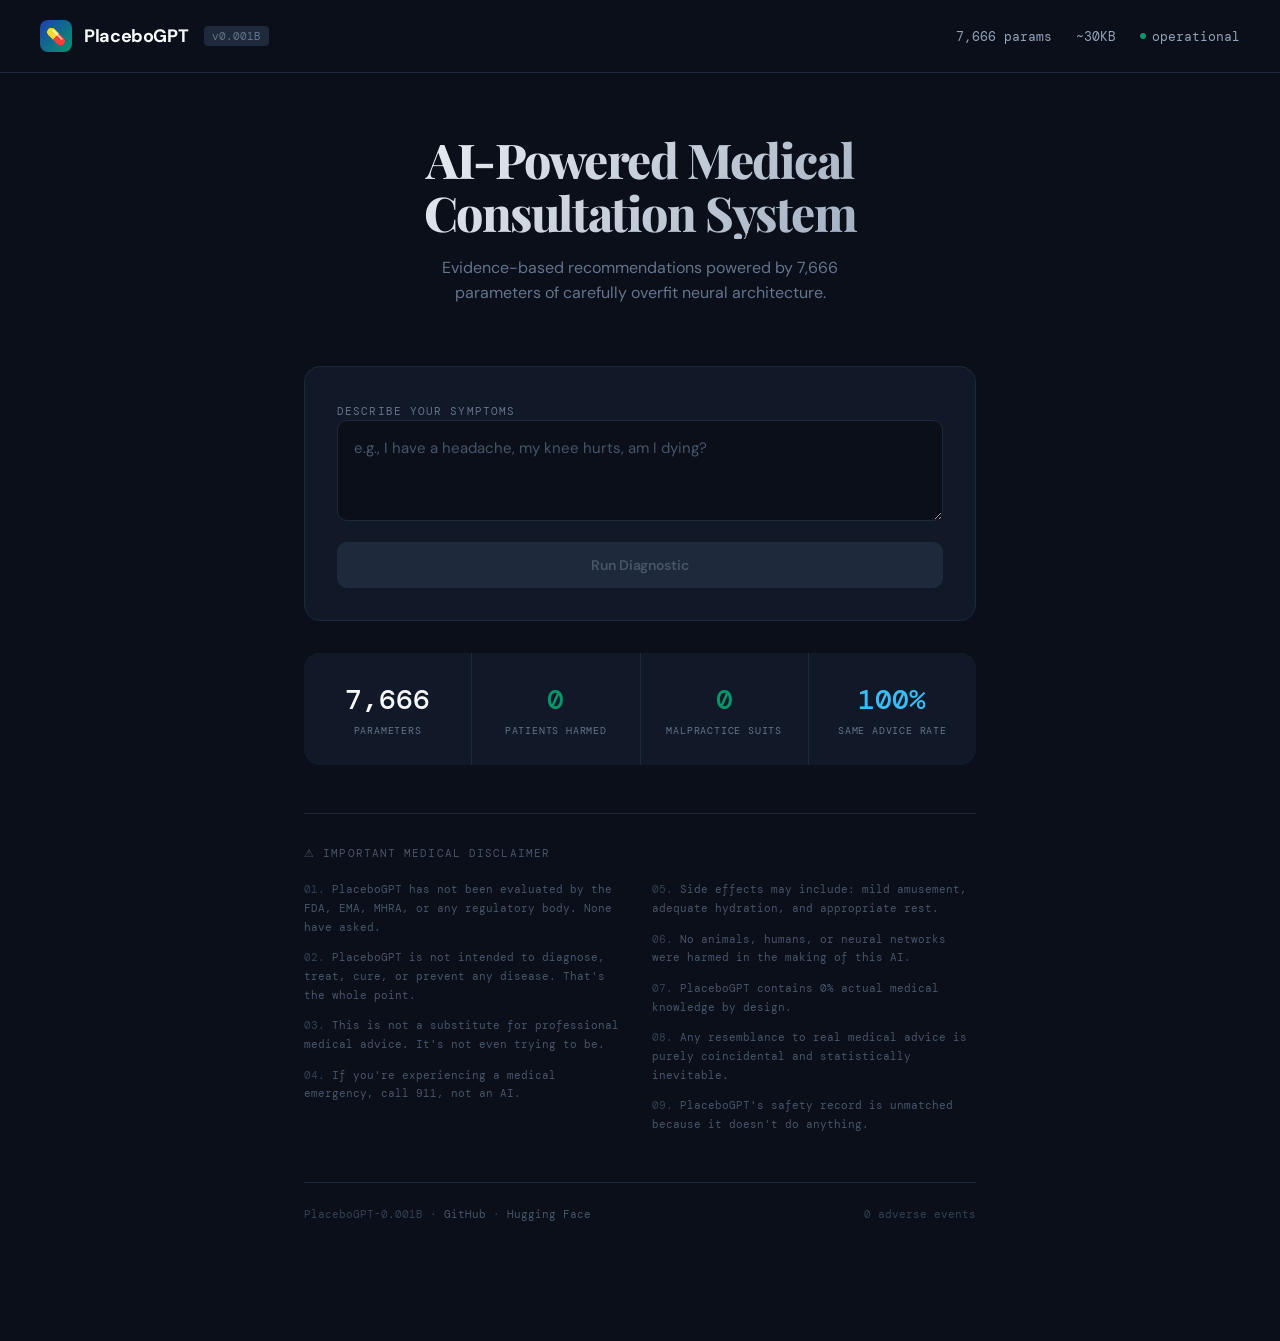
==== commit 480fde12: "Add Hugging Face link to footer and README Model published at AtacamaLLM/PlaceboGPT-0.001B on Huggin" ====
--- a/templates/index.html
+++ b/templates/index.html
@@ -4,7 +4,7 @@
     <meta charset="UTF-8">
     <meta name="viewport" content="width=device-width, initial-scale=1.0">
     <title>PlaceboGPT | AI-Powered Medical Consultation</title>
-    <link href="https://fonts.googleapis.com/css2?family=DM+Mono:wght@300;400;500&family=DM+Sans:ital,wght@0,300;0,400;0,500;0,700&family=Playfair+Display:ital,wght@0,700;0,800;1,700&display=swap" rel="stylesheet">
+    <link href="https://fonts.googleapis.com/css2?family=DM+Mono:wght@300;400;500&family=DM+Sans:ital,wght@0,300;0,400;0,500;0,700&family=Playfair+Display:ital,wght@0,700;0,800;1,400;1,700&display=swap" rel="stylesheet">
     <style>
         *, *::before, *::after {
             margin: 0;
@@ -318,7 +318,7 @@
         .result-response p {
             font-family: 'Playfair Display', serif;
             font-size: 22px;
-            font-weight: 700;
+            font-weight: 400;
             line-height: 1.5;
             color: #f8fafc;
             font-style: italic;
@@ -595,7 +595,7 @@
 
         <!-- Footer -->
         <footer class="footer">
-            <span>PlaceboGPT-0.001B · PlaceboFormer™ Architecture · <a href="https://github.com/nickjlamb/placebogpt" target="_blank" rel="noopener noreferrer" style="color: #475569; text-decoration: none;">GitHub</a></span>
+            <span>PlaceboGPT-0.001B · <a href="https://github.com/nickjlamb/placebogpt" target="_blank" rel="noopener noreferrer" style="color: #475569; text-decoration: none;">GitHub</a> · <a href="https://huggingface.co/AtacamaLLM/PlaceboGPT-0.001B" target="_blank" rel="noopener noreferrer" style="color: #475569; text-decoration: none;">Hugging Face</a></span>
             <span id="footer-stats">0 adverse events</span>
         </footer>
     </main>
@@ -761,6 +761,13 @@
             submitBtn.textContent = "Run Diagnostic";
             submitBtn.disabled = !queryInput.value.trim();
         }
+
+        // ── iframe auto-resize ──
+        function postHeight() {
+            window.parent.postMessage({ type: "placebogpt-resize", height: document.documentElement.scrollHeight }, "*");
+        }
+        window.addEventListener("load", postHeight);
+        new ResizeObserver(postHeight).observe(document.body);
     </script>
 </body>
 </html>
